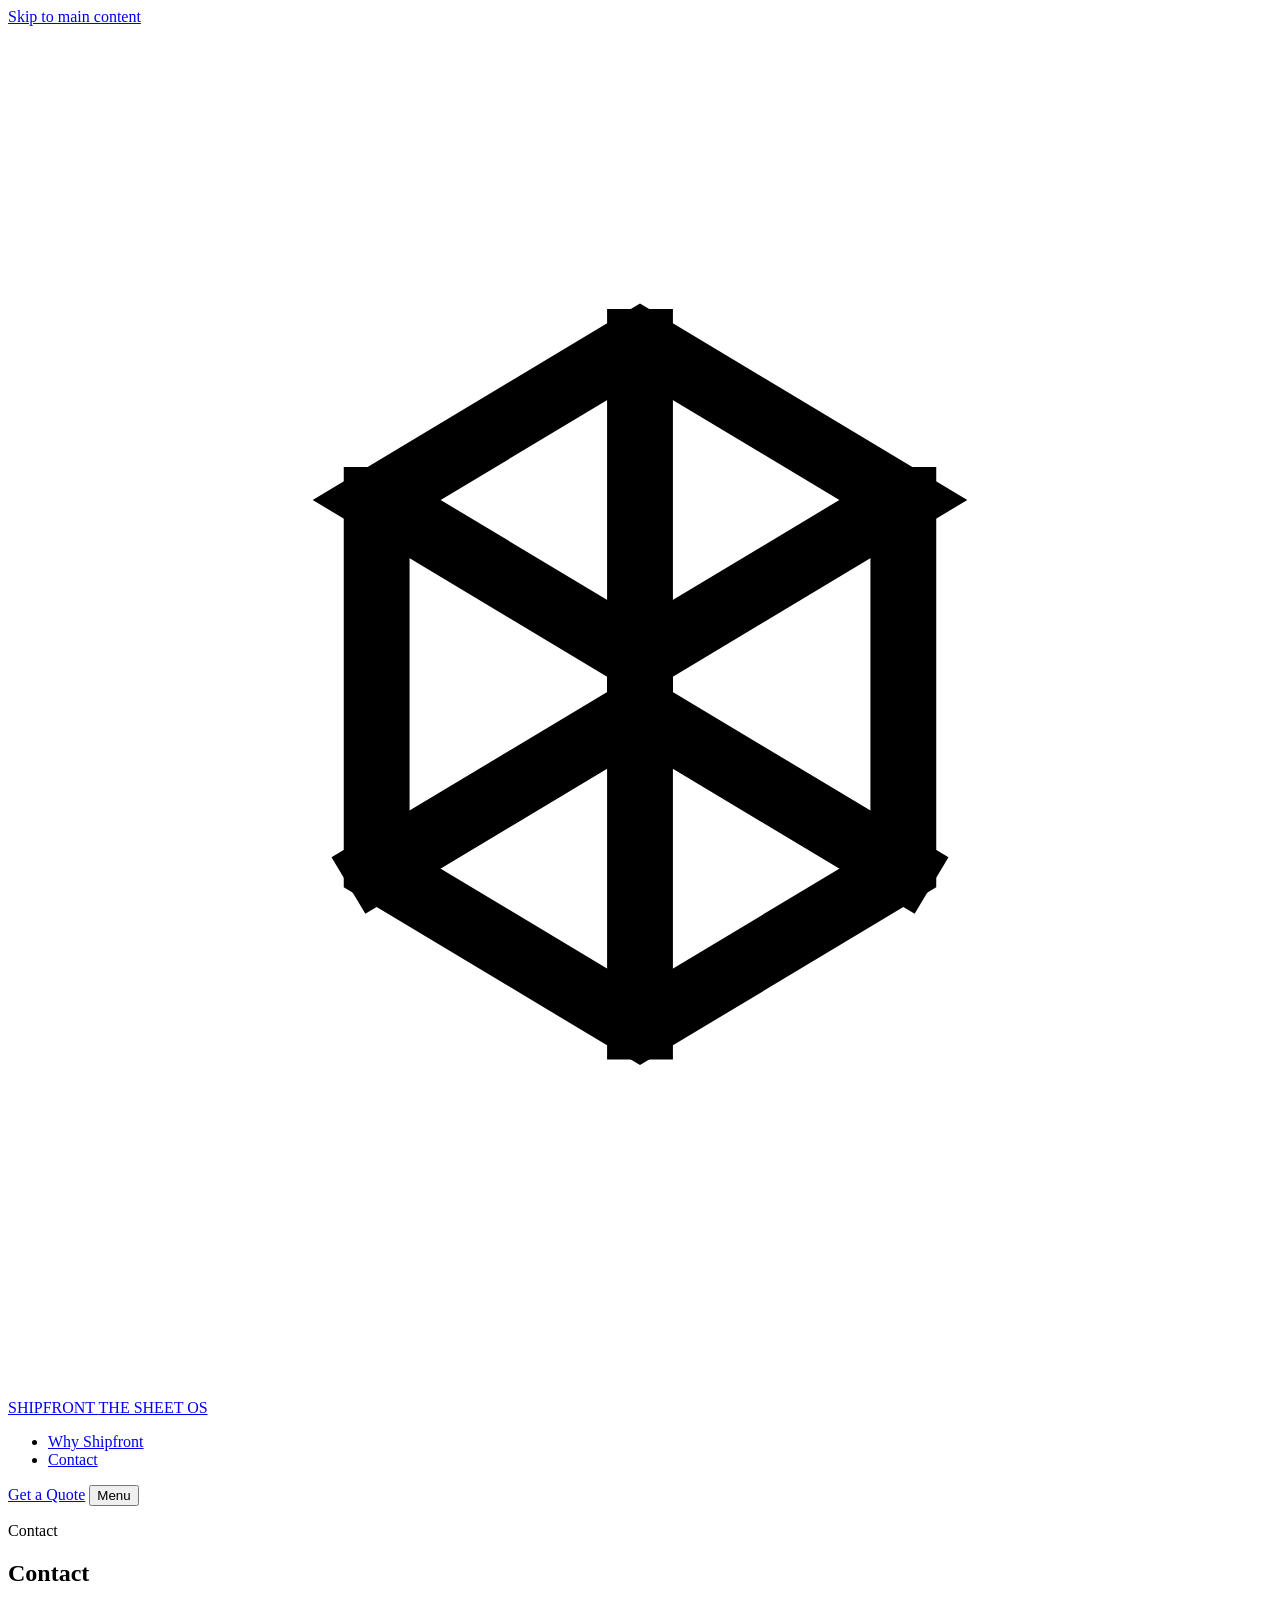
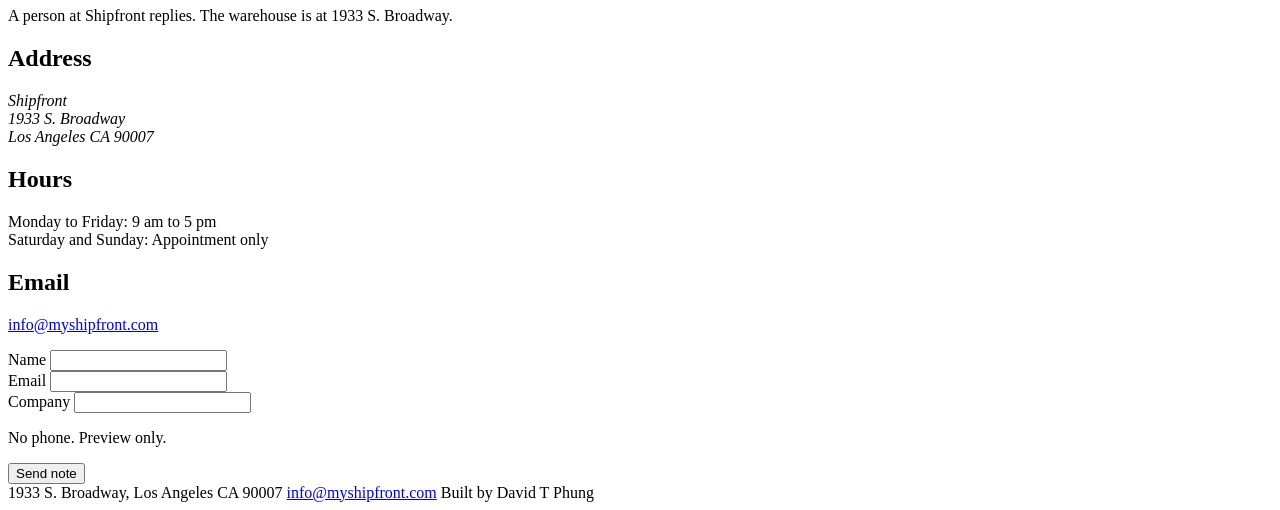
==== contact/index.html @ 67710162 "Add Get a Quote and Contact pages" ====
<!DOCTYPE html>
<html lang="en">
<head>
  <meta charset="utf-8">
  <meta name="viewport" content="width=device-width, initial-scale=1">
  <title>Contact | Shipfront</title>
  <meta name="description" content="Visit Shipfront at 1933 S. Broadway, Los Angeles CA 90007.">
  <link rel="icon" type="image/svg+xml" href="../assets/favicon.svg">
  <link rel="stylesheet" href="../styles.css">
  <noscript><style>[data-reveal],.clip > span{opacity:1;transform:none}</style></noscript>
</head>
<body>
  <a class="skip-link" href="#main">Skip to main content</a>
  <div class="grain" aria-hidden="true"></div>

  <header class="site-header" data-nav>
    <div class="nav-bar">
      <div class="nav-plate" aria-hidden="true"></div>

      <a class="brand" href="../" aria-label="Shipfront home">
        <svg class="mark" viewBox="0 0 24 26" aria-hidden="true">
          <g fill="none" stroke="#000000" stroke-width="1.25" stroke-linecap="square" stroke-linejoin="miter">
            <path d="M7 9 L12 6 L17 9 L12 12 Z"/>
            <path d="M7 9 L7 16 L12 19 L17 16 L17 9"/>
            <path d="M12 12 L12 19"/>
            <path d="M12 6 L12 13 L7 16"/>
            <path d="M12 13 L17 16"/>
          </g>
        </svg>
        <span class="wordmark">SHIPFRONT</span>
        <span class="wordmark wordmark--os">THE SHEET OS</span>
      </a>

      <nav aria-label="Primary">
        <ul class="nav-links">
          <li><a href="../#why">Why Shipfront</a></li>
          <li><a href="../contact/" aria-current="page">Contact</a></li>
        </ul>
      </nav>

      <div class="nav-end">
        <a class="cta" href="../quote/">Get a Quote</a>
        <button class="nav-toggle" type="button" data-menu-toggle aria-expanded="false" aria-controls="nav-menu">
          <span class="bars" aria-hidden="true"></span>
          <span>Menu</span>
        </button>
      </div>
    </div>
  </header>

  <main id="main">
    <div class="wrap">
      <section class="page">
        <p class="kicker" data-reveal>Contact</p>
        <h1 class="clip" data-clip style="--i:1"><span>Contact</span></h1>
        <p class="page-lead" data-reveal style="--i:2">A person at Shipfront replies. The warehouse is at 1933 S. Broadway.</p>

        <div class="contact-meta" data-reveal style="--i:3">
          <div>
            <h2>Address</h2>
            <address>
              Shipfront<br>
              1933 S. Broadway<br>
              Los Angeles CA 90007
            </address>
          </div>
          <div>
            <h2>Hours</h2>
            <p>Monday to Friday: 9 am to 5 pm<br>Saturday and Sunday: Appointment only</p>
          </div>
          <div>
            <h2>Email</h2>
            <p><a href="mailto:info@myshipfront.com">info@myshipfront.com</a></p>
          </div>
        </div>

        <form class="form" data-sheet-form novalidate>
          <div class="field">
            <label for="name">Name</label>
            <input id="name" name="name" type="text" autocomplete="name" required>
          </div>
          <div class="field">
            <label for="email">Email</label>
            <input id="email" name="email" type="email" autocomplete="email" required>
          </div>
          <div class="field">
            <label for="company">Company</label>
            <input id="company" name="company" type="text" autocomplete="organization" required>
          </div>
          <p class="form-note">No phone. Preview only.</p>
          <button class="cta" type="submit">Send note</button>
        </form>

        <div id="form-status" class="form-status" data-form-status role="status" aria-live="polite"></div>
      </section>
    </div>
  </main>

  <footer class="site-footer">
    <div class="wrap footer-row">
      <span>1933 S. Broadway, Los Angeles CA 90007</span>
      <a href="mailto:info@myshipfront.com">info@myshipfront.com</a>
      <span class="byline">Built by David T Phung</span>
    </div>
  </footer>

  <div class="sheet sheet--menu" id="nav-menu" data-sheet="menu" role="dialog" aria-modal="true" aria-label="Menu" hidden>
    <button class="sheet-scrim" type="button" tabindex="-1" aria-hidden="true" data-sheet-dismiss></button>
    <div class="sheet-panel" data-sheet-panel tabindex="-1">
      <div class="sheet-grab" data-sheet-grab aria-hidden="true"></div>
      <div class="sheet-head">
        <h2>Menu</h2>
        <button class="sheet-close" type="button" data-sheet-dismiss>Close</button>
      </div>
      <ul class="nav-links">
        <li><a href="../#why">Why Shipfront</a></li>
        <li><a href="../contact/" aria-current="page">Contact</a></li>
        <li><a class="cta" href="../quote/">Get a Quote</a></li>
      </ul>
    </div>
  </div>

  <script src="../script.js"></script>
</body>
</html>
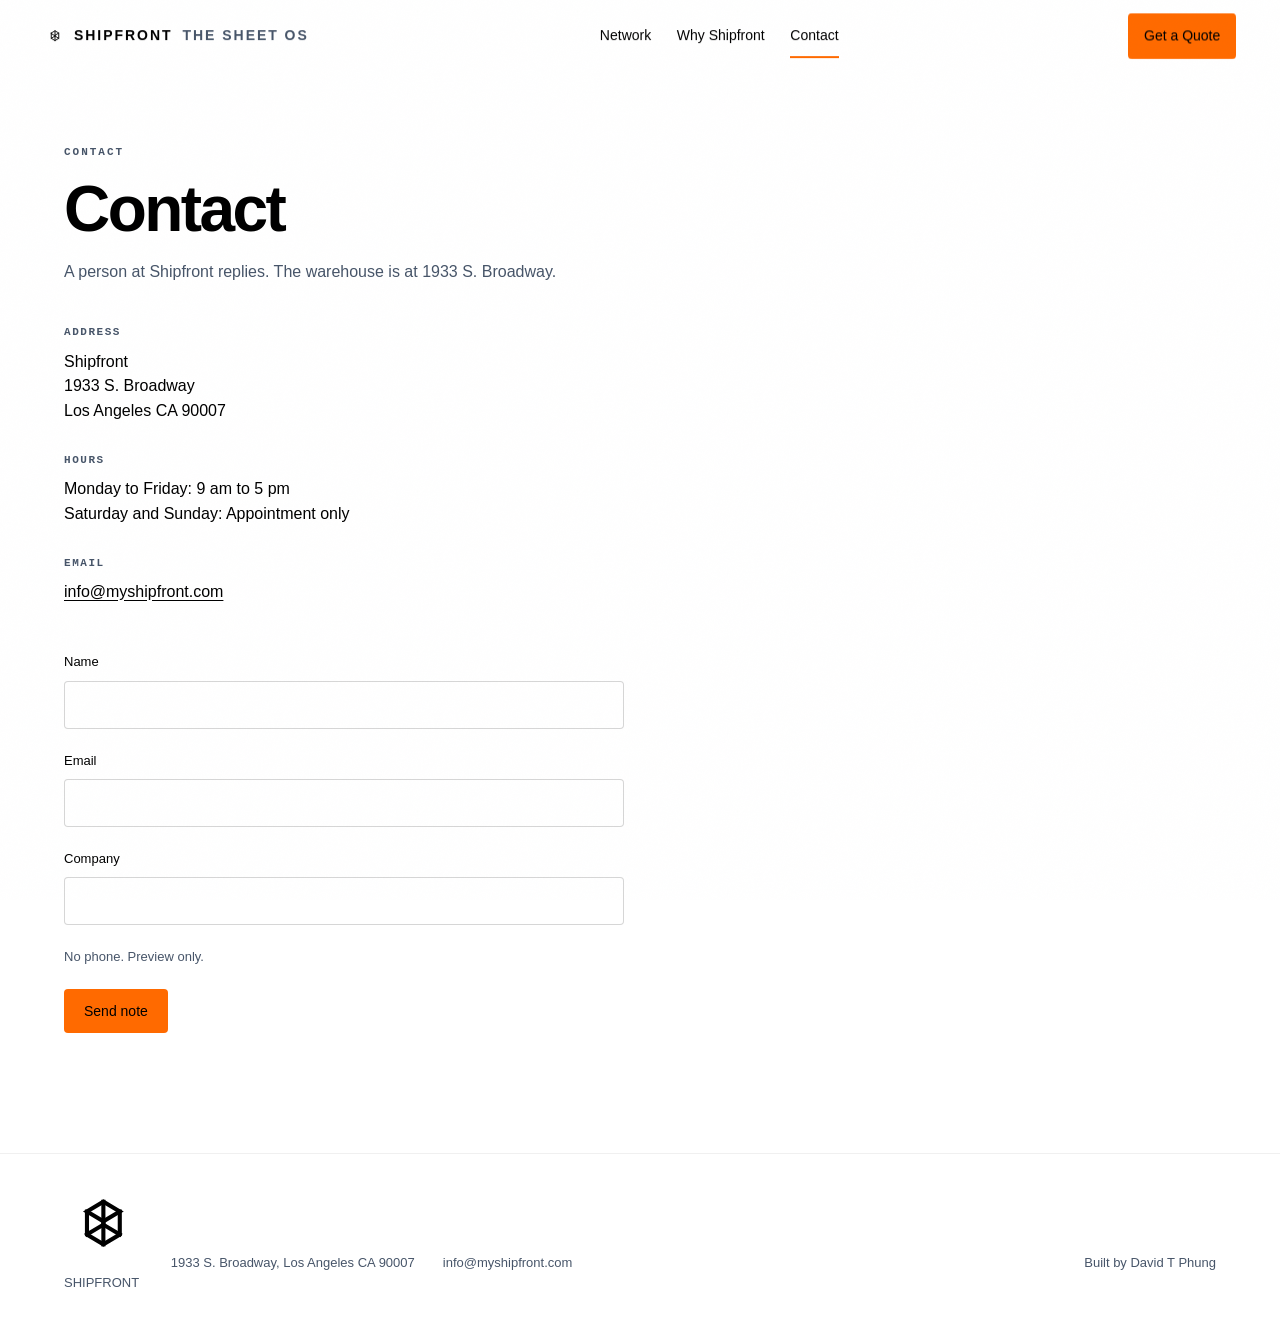
==== commit 387507ee: "Sync quote and contact pages to the SHEET OS layout" ====
--- a/contact/index.html
+++ b/contact/index.html
@@ -33,6 +33,7 @@
 
       <nav aria-label="Primary">
         <ul class="nav-links">
+          <li><a href="../#network">Network</a></li>
           <li><a href="../#why">Why Shipfront</a></li>
           <li><a href="../contact/" aria-current="page">Contact</a></li>
         </ul>
@@ -50,7 +51,8 @@
 
   <main id="main">
     <div class="wrap">
-      <section class="page">
+      <section class="page page-split">
+        <div>
         <p class="kicker" data-reveal>Contact</p>
         <h1 class="clip" data-clip style="--i:1"><span>Contact</span></h1>
         <p class="page-lead" data-reveal style="--i:2">A person at Shipfront replies. The warehouse is at 1933 S. Broadway.</p>
@@ -74,6 +76,8 @@
           </div>
         </div>
 
+        </div>
+        <div class="page-plate" data-reveal style="--i:4">
         <form class="form" data-sheet-form novalidate>
           <div class="field">
             <label for="name">Name</label>
@@ -92,12 +96,25 @@
         </form>
 
         <div id="form-status" class="form-status" data-form-status role="status" aria-live="polite"></div>
+        </div>
       </section>
     </div>
   </main>
 
   <footer class="site-footer">
     <div class="wrap footer-row">
+      <a class="footer-brand" href="../" aria-label="Shipfront home">
+        <svg class="mark" viewBox="0 0 24 26" aria-hidden="true">
+          <g fill="none" stroke="#000000" stroke-width="1.25" stroke-linecap="square" stroke-linejoin="miter">
+            <path d="M7 9 L12 6 L17 9 L12 12 Z"/>
+            <path d="M7 9 L7 16 L12 19 L17 16 L17 9"/>
+            <path d="M12 12 L12 19"/>
+            <path d="M12 6 L12 13 L7 16"/>
+            <path d="M12 13 L17 16"/>
+          </g>
+        </svg>
+        <span>SHIPFRONT</span>
+      </a>
       <span>1933 S. Broadway, Los Angeles CA 90007</span>
       <a href="mailto:info@myshipfront.com">info@myshipfront.com</a>
       <span class="byline">Built by David T Phung</span>
@@ -113,6 +130,7 @@
         <button class="sheet-close" type="button" data-sheet-dismiss>Close</button>
       </div>
       <ul class="nav-links">
+        <li><a href="../#network">Network</a></li>
         <li><a href="../#why">Why Shipfront</a></li>
         <li><a href="../contact/" aria-current="page">Contact</a></li>
         <li><a class="cta" href="../quote/">Get a Quote</a></li>
--- a/styles.css
+++ b/styles.css
@@ -0,0 +1,1611 @@
+/* THE SHEET OS. White ground. Black type. One signal #FF6A00. */
+/* Crate-OS chrome language, repainted to SHEET. Space Grotesk display, Geist UI, JetBrains Mono numerals. */
+
+@font-face {
+  font-family: "Space Grotesk";
+  src: url("./fonts/space-grotesk-400.woff2") format("woff2");
+  font-weight: 400;
+  font-style: normal;
+  font-display: swap;
+}
+
+@font-face {
+  font-family: "Space Grotesk";
+  src: url("./fonts/space-grotesk-700.woff2") format("woff2");
+  font-weight: 700;
+  font-style: normal;
+  font-display: swap;
+}
+
+@font-face {
+  font-family: "Geist";
+  src: url("./fonts/geist-400.woff2") format("woff2");
+  font-weight: 400;
+  font-style: normal;
+  font-display: swap;
+}
+
+@font-face {
+  font-family: "Geist";
+  src: url("./fonts/geist-500.woff2") format("woff2");
+  font-weight: 500;
+  font-style: normal;
+  font-display: swap;
+}
+
+@font-face {
+  font-family: "JetBrains Mono";
+  src: url("./fonts/jetbrains-mono-400.woff2") format("woff2");
+  font-weight: 400;
+  font-style: normal;
+  font-display: swap;
+}
+
+@font-face {
+  font-family: "JetBrains Mono";
+  src: url("./fonts/jetbrains-mono-700.woff2") format("woff2");
+  font-weight: 700;
+  font-style: normal;
+  font-display: swap;
+}
+
+:root {
+  --ground: #FFFFFF;
+  --type: #000000;
+  --slate: #475569;
+  --signal: #FF6A00;
+  --hair: rgba(0, 0, 0, 0.06);
+  --edge: rgba(0, 0, 0, 0.16);
+  --surface: #F6F6F5;
+
+  /* One deep-night pause. Neutral black, SHEET orange. No navy, no cyan. */
+  --night: #0A0A0B;
+  --night-2: #141416;
+  --night-line: rgba(255, 255, 255, 0.12);
+  --night-text: #FFFFFF;
+  --night-mute: #A1A1AA;
+
+  --display: "Space Grotesk", sans-serif;
+  --ui: "Geist", sans-serif;
+  --mono: "JetBrains Mono", ui-monospace, monospace;
+
+  --radius: 4px;
+  --panel: 8px;
+  --measure: 1180px;
+  --wide: 1320px;
+  --floor: 860px;
+  --gutter: clamp(20px, 5vw, 64px);
+  --settle: cubic-bezier(0.2, 0.7, 0.25, 1);
+  --clip: cubic-bezier(0.16, 1, 0.3, 1);
+  --hover: 220ms;
+}
+
+*,
+*::before,
+*::after {
+  box-sizing: border-box;
+}
+
+html {
+  scroll-behavior: smooth;
+  -webkit-text-size-adjust: 100%;
+}
+
+body {
+  margin: 0;
+  background: var(--ground);
+  color: var(--type);
+  font-family: var(--ui);
+  font-size: 16px;
+  font-weight: 400;
+  line-height: 1.55;
+  overflow-x: hidden;
+}
+
+body.is-sheet-open {
+  overflow: hidden;
+}
+
+img {
+  max-width: 100%;
+  display: block;
+}
+
+a {
+  color: inherit;
+}
+
+.skip-link {
+  position: fixed;
+  left: 12px;
+  top: -64px;
+  z-index: 130;
+  background: var(--signal);
+  color: var(--type);
+  padding: 10px 14px;
+  border-radius: var(--radius);
+  text-decoration: none;
+  font-family: var(--ui);
+  font-weight: 500;
+}
+
+.skip-link:focus {
+  top: 12px;
+}
+
+:focus-visible {
+  outline: 2px solid var(--type);
+  outline-offset: 3px;
+}
+
+.wrap {
+  width: min(var(--measure), calc(100% - var(--gutter) * 2));
+  margin: 0 auto;
+}
+
+.wrap--wide {
+  width: min(var(--wide), calc(100% - var(--gutter) * 2));
+}
+
+.sr-only {
+  position: absolute;
+  width: 1px;
+  height: 1px;
+  padding: 0;
+  margin: -1px;
+  overflow: hidden;
+  clip: rect(0 0 0 0);
+  white-space: nowrap;
+  border: 0;
+}
+
+.kicker {
+  margin: 0 0 18px;
+  font-family: var(--mono);
+  font-size: 11px;
+  font-weight: 700;
+  letter-spacing: 0.18em;
+  text-transform: uppercase;
+  color: var(--slate);
+}
+
+/* Paper grain. Fixed, near invisible, keeps the white from going flat. */
+
+.grain {
+  position: fixed;
+  inset: 0;
+  z-index: 90;
+  pointer-events: none;
+  opacity: 0.02;
+  mix-blend-mode: multiply;
+  background-image: url("data:image/svg+xml;utf8,<svg xmlns='http://www.w3.org/2000/svg' width='160' height='160'><filter id='g'><feTurbulence type='fractalNoise' baseFrequency='0.8' numOctaves='4' stitchTiles='stitch'/></filter><rect width='160' height='160' filter='url(%23g)'/></svg>");
+}
+
+/* Floating nav. Rides free at the top, compacts onto a white plate after scroll. */
+
+.site-header {
+  position: fixed;
+  inset: 12px 0 auto;
+  z-index: 80;
+  display: flex;
+  justify-content: center;
+  padding: 0 clamp(12px, 3vw, 24px);
+  pointer-events: none;
+  will-change: transform;
+}
+
+.nav-bar {
+  position: relative;
+  pointer-events: auto;
+  display: flex;
+  align-items: center;
+  justify-content: space-between;
+  gap: 20px;
+  width: min(var(--wide), 100%);
+  height: 64px;
+  padding: 0 clamp(12px, 2vw, 20px);
+  transition: height var(--hover) var(--settle);
+}
+
+.nav-plate {
+  position: absolute;
+  inset: 0;
+  z-index: -1;
+  border-radius: var(--panel);
+  background: var(--ground);
+  box-shadow: inset 0 0 0 1px rgba(0, 0, 0, 0.1), 0 12px 32px rgba(0, 0, 0, 0.1);
+  opacity: 0;
+  transform: scaleY(0.92);
+  transform-origin: top center;
+  transition: opacity 280ms var(--clip), transform 280ms var(--clip);
+  pointer-events: none;
+}
+
+.site-header.is-compact .nav-plate {
+  opacity: 1;
+  transform: none;
+}
+
+.site-header.is-compact .nav-bar {
+  height: 56px;
+}
+
+.brand {
+  display: inline-flex;
+  align-items: center;
+  gap: 10px;
+  text-decoration: none;
+  min-height: 44px;
+  padding: 0 2px;
+}
+
+.brand .mark {
+  display: block;
+  width: 18px;
+  height: 20px;
+  flex: 0 0 18px;
+}
+
+.wordmark {
+  font-family: var(--display);
+  font-size: 14px;
+  font-weight: 700;
+  letter-spacing: 0.14em;
+  text-transform: uppercase;
+  white-space: nowrap;
+}
+
+.wordmark--os {
+  color: var(--slate);
+}
+
+.nav-toggle {
+  display: none;
+  align-items: center;
+  gap: 8px;
+  min-height: 44px;
+  padding: 0 4px;
+  border: 0;
+  background: transparent;
+  color: var(--type);
+  font-family: var(--mono);
+  font-size: 11px;
+  font-weight: 700;
+  letter-spacing: 0.18em;
+  text-transform: uppercase;
+  cursor: pointer;
+}
+
+.nav-toggle .bars {
+  display: block;
+  width: 18px;
+  height: 9px;
+  position: relative;
+}
+
+.nav-toggle .bars::before,
+.nav-toggle .bars::after {
+  content: "";
+  position: absolute;
+  left: 0;
+  right: 0;
+  height: 1px;
+  background: var(--type);
+}
+
+.nav-toggle .bars::before {
+  top: 0;
+}
+
+.nav-toggle .bars::after {
+  bottom: 0;
+}
+
+.nav-links {
+  display: flex;
+  align-items: center;
+  gap: clamp(14px, 2vw, 26px);
+  list-style: none;
+  margin: 0;
+  padding: 0;
+}
+
+.nav-links a {
+  font-family: var(--ui);
+  font-size: 14px;
+  font-weight: 400;
+  text-decoration: none;
+  min-height: 44px;
+  display: inline-flex;
+  align-items: center;
+  color: var(--type);
+  transition: color var(--hover) var(--settle);
+}
+
+.nav-links a:hover {
+  color: var(--slate);
+}
+
+.nav-links a[aria-current="page"]:not(.cta) {
+  box-shadow: inset 0 -2px 0 var(--signal);
+}
+
+.nav-end {
+  display: flex;
+  align-items: center;
+  gap: 10px;
+}
+
+/* CTA. Black label on the orange fill. Never white on orange. */
+
+.cta {
+  display: inline-flex;
+  align-items: center;
+  justify-content: center;
+  gap: 10px;
+  min-height: 44px;
+  padding: 12px 20px;
+  background: var(--signal);
+  color: var(--type);
+  font-family: var(--ui);
+  font-size: 14px;
+  font-weight: 500;
+  text-decoration: none;
+  border: 0;
+  border-radius: var(--radius);
+  cursor: pointer;
+  will-change: transform;
+  -webkit-tap-highlight-color: transparent;
+  touch-action: manipulation;
+}
+
+.nav-links .cta,
+.nav-end .cta {
+  padding: 12px 16px;
+}
+
+.cta--lg {
+  min-height: 52px;
+  padding: 14px 26px;
+  font-size: 15px;
+}
+
+.cta--ghost {
+  background: transparent;
+  color: var(--type);
+  box-shadow: inset 0 0 0 1px var(--edge);
+  transition: box-shadow var(--hover) var(--settle);
+}
+
+.cta--ghost .arrow {
+  transition: transform var(--hover) var(--settle);
+}
+
+.cta--ghost:hover,
+.cta--ghost:focus-visible,
+.tile:hover .cta--ghost,
+.tile:focus-within .cta--ghost {
+  box-shadow: inset 0 0 0 1px var(--signal);
+}
+
+.cta--ghost:hover .arrow,
+.tile:hover .cta--ghost .arrow {
+  transform: translateX(3px);
+}
+
+.arrow {
+  display: block;
+  width: 9px;
+  height: 9px;
+}
+
+/* Reveal. Rest is image. No overshoot. */
+
+[data-reveal] {
+  opacity: 0;
+  transform: translateY(18px);
+  transition: opacity 620ms var(--settle), transform 620ms var(--settle);
+  transition-delay: calc(var(--i, 0) * 80ms);
+}
+
+[data-reveal].is-in {
+  opacity: 1;
+  transform: none;
+}
+
+.clip {
+  display: block;
+  overflow: hidden;
+  padding-bottom: 0.06em;
+}
+
+.clip > span {
+  display: block;
+  transform: translateY(112%);
+  transition: transform 780ms var(--clip);
+  transition-delay: calc(var(--i, 0) * 70ms);
+}
+
+.is-in .clip > span,
+.clip.is-in > span {
+  transform: none;
+}
+
+/* Hero. Copy left, order flow panel right, hairline grid ground. */
+
+.hero {
+  position: relative;
+  overflow: hidden;
+  background-image:
+    linear-gradient(var(--hair) 1px, transparent 1px),
+    linear-gradient(90deg, var(--hair) 1px, transparent 1px);
+  background-size: 56px 56px;
+}
+
+.hero-grid {
+  display: grid;
+  align-items: center;
+  gap: clamp(40px, 6vw, 64px);
+  padding: clamp(112px, 16vh, 168px) 0 clamp(64px, 10vh, 104px);
+}
+
+.hero h1 {
+  margin: 0 0 30px;
+  padding-bottom: 0.08em;
+  font-family: var(--display);
+  font-size: clamp(48px, 8.4vw, 96px);
+  font-weight: 700;
+  letter-spacing: -0.048em;
+  line-height: 0.95;
+  max-width: 13ch;
+}
+
+.hero-lead {
+  margin: 0 0 36px;
+  max-width: 34em;
+  font-size: clamp(17px, 1.5vw, 20px);
+  color: var(--slate);
+}
+
+.hero-actions {
+  display: flex;
+  flex-wrap: wrap;
+  align-items: center;
+  gap: 12px 28px;
+}
+
+.text-link {
+  display: inline-flex;
+  align-items: center;
+  min-height: 44px;
+  font-size: 14px;
+  text-decoration: none;
+  color: var(--type);
+  box-shadow: inset 0 -1px 0 var(--edge);
+  transition: box-shadow var(--hover) var(--settle);
+}
+
+.text-link:hover {
+  box-shadow: inset 0 -1px 0 var(--signal);
+}
+
+/* Order flow panel */
+
+.flow {
+  position: relative;
+  margin: 0;
+  overflow: hidden;
+  border-radius: var(--panel);
+  background: var(--ground);
+  box-shadow: inset 0 0 0 1px var(--edge), 0 24px 64px rgba(0, 0, 0, 0.08);
+}
+
+.flow-head {
+  display: flex;
+  align-items: center;
+  justify-content: space-between;
+  gap: 12px;
+  padding: 12px 16px;
+  border-bottom: 1px solid var(--hair);
+}
+
+.flow-head p {
+  margin: 0;
+  font-family: var(--mono);
+  font-size: 11px;
+  font-weight: 700;
+  letter-spacing: 0.16em;
+  text-transform: uppercase;
+  color: var(--slate);
+}
+
+.flow-head .flow-tag {
+  display: inline-flex;
+  align-items: center;
+  gap: 7px;
+  letter-spacing: 0.14em;
+  color: var(--type);
+}
+
+.flow-tag::before {
+  content: "";
+  width: 7px;
+  height: 7px;
+  background: var(--signal);
+}
+
+.flow-stage {
+  position: relative;
+  aspect-ratio: 5 / 4;
+  min-height: 280px;
+}
+
+.flow-stage svg {
+  display: block;
+  width: 100%;
+  height: 100%;
+}
+
+.flow-scan {
+  position: absolute;
+  top: 8%;
+  bottom: 8%;
+  width: 68px;
+  pointer-events: none;
+  background: linear-gradient(90deg, transparent, rgba(255, 106, 0, 0.16), transparent);
+  animation: scan 8s var(--settle) infinite;
+  will-change: transform, opacity;
+}
+
+@keyframes scan {
+  0%,
+  100% {
+    opacity: 0;
+    transform: translateX(-10%);
+  }
+  16% {
+    opacity: 1;
+  }
+  52% {
+    opacity: 0.45;
+  }
+  84% {
+    opacity: 0;
+    transform: translateX(760%);
+  }
+}
+
+.flow-dash {
+  stroke-dasharray: 8 10;
+  animation: dash 9s linear infinite;
+}
+
+@keyframes dash {
+  to {
+    stroke-dashoffset: -216;
+  }
+}
+
+.flow-pulse {
+  transform-box: fill-box;
+  transform-origin: center;
+  animation: pulse 3.4s var(--settle) infinite;
+}
+
+@keyframes pulse {
+  0%,
+  100% {
+    opacity: 0.6;
+    transform: scale(1);
+  }
+  50% {
+    opacity: 1;
+    transform: scale(1.14);
+  }
+}
+
+.flow-note {
+  margin: 14px 0 0;
+  font-family: var(--mono);
+  font-size: 11px;
+  letter-spacing: 0.12em;
+  text-transform: uppercase;
+  color: var(--slate);
+}
+
+/* On the floor band */
+
+.band {
+  border-top: 1px solid var(--hair);
+  border-bottom: 1px solid var(--hair);
+  background: var(--surface);
+}
+
+.band-inner {
+  display: flex;
+  flex-wrap: wrap;
+  align-items: center;
+  gap: 12px clamp(20px, 3vw, 32px);
+  padding: 18px 0;
+}
+
+.band .kicker {
+  margin: 0;
+}
+
+.chips {
+  display: flex;
+  flex-wrap: wrap;
+  gap: 8px;
+  list-style: none;
+  margin: 0;
+  padding: 0;
+}
+
+.chips li {
+  border: 1px solid var(--signal);
+  border-radius: 0;
+  padding: 6px 11px;
+  background: var(--ground);
+  font-family: var(--mono);
+  font-size: 11px;
+  font-weight: 700;
+  letter-spacing: 0.14em;
+  text-transform: uppercase;
+  color: var(--type);
+}
+
+/* Network. The one deep-night pause. SHEET orange on neutral black. */
+
+.network {
+  position: relative;
+  background: var(--night);
+  color: var(--night-text);
+  scroll-margin-top: 88px;
+}
+
+.network-track {
+  position: relative;
+}
+
+.network-stick {
+  background-image:
+    linear-gradient(rgba(255, 255, 255, 0.05) 1px, transparent 1px),
+    linear-gradient(90deg, rgba(255, 255, 255, 0.05) 1px, transparent 1px);
+  background-size: 64px 64px;
+}
+
+.network-grid {
+  display: grid;
+  gap: clamp(32px, 5vw, 48px);
+  padding: clamp(64px, 10vh, 96px) 0;
+}
+
+.network-head .kicker {
+  color: var(--night-mute);
+}
+
+.network h2 {
+  margin: 0 0 16px;
+  max-width: 13ch;
+  font-family: var(--display);
+  font-size: clamp(32px, 5vw, 52px);
+  font-weight: 700;
+  letter-spacing: -0.04em;
+  line-height: 1.04;
+}
+
+.network-sub {
+  margin: 0 0 24px;
+  font-family: var(--mono);
+  font-size: 11px;
+  font-weight: 700;
+  letter-spacing: 0.14em;
+  text-transform: uppercase;
+  color: var(--night-mute);
+}
+
+.network-readout {
+  border: 1px solid var(--night-line);
+  border-left: 2px solid var(--signal);
+  border-radius: var(--panel);
+  background: var(--night-2);
+  padding: 20px;
+}
+
+.network-readout .rk {
+  display: block;
+  margin: 0 0 8px;
+  font-family: var(--mono);
+  font-size: 11px;
+  font-weight: 700;
+  letter-spacing: 0.16em;
+  text-transform: uppercase;
+  color: var(--night-text);
+}
+
+.network-readout .rb {
+  margin: 0;
+  font-size: 15px;
+  line-height: 1.6;
+  color: var(--night-mute);
+}
+
+.network-stage {
+  border: 1px solid var(--night-line);
+  border-radius: var(--panel);
+  background: var(--night-2);
+}
+
+.net-svg {
+  display: none;
+  width: 100%;
+  min-height: 380px;
+}
+
+.net-node circle {
+  transition: r var(--hover) var(--settle), fill var(--hover) var(--settle),
+    stroke-width var(--hover) var(--settle);
+}
+
+.net-node text {
+  transition: fill var(--hover) var(--settle);
+}
+
+.net-node.is-on circle {
+  fill: var(--signal);
+  stroke-width: 2;
+}
+
+.net-node.is-on text {
+  fill: var(--night-text);
+}
+
+.net-link {
+  transition: opacity var(--hover) var(--settle);
+}
+
+.net-svg.has-active .net-link {
+  opacity: 0.18;
+}
+
+.net-svg.has-active .net-link.is-on {
+  opacity: 0.95;
+}
+
+.net-list {
+  display: grid;
+  gap: 10px;
+  list-style: none;
+  margin: 0;
+  padding: 16px;
+}
+
+.net-item {
+  display: flex;
+  align-items: flex-start;
+  gap: 12px;
+  width: 100%;
+  min-height: 44px;
+  padding: 12px 14px;
+  border: 1px solid var(--night-line);
+  border-radius: var(--panel);
+  background: transparent;
+  color: inherit;
+  font: inherit;
+  text-align: left;
+  cursor: pointer;
+  -webkit-tap-highlight-color: transparent;
+}
+
+.net-item .dot {
+  flex: 0 0 9px;
+  width: 9px;
+  height: 9px;
+  margin-top: 7px;
+  border: 1px solid var(--signal);
+  background: transparent;
+}
+
+.net-item[aria-pressed="true"] {
+  border-color: var(--signal);
+  background: rgba(255, 106, 0, 0.08);
+}
+
+.net-item[aria-pressed="true"] .dot {
+  background: var(--signal);
+}
+
+.net-item .nk {
+  display: block;
+  font-family: var(--mono);
+  font-size: 11px;
+  font-weight: 700;
+  letter-spacing: 0.14em;
+  text-transform: uppercase;
+  color: var(--night-text);
+}
+
+.net-item .nb {
+  display: block;
+  margin-top: 6px;
+  font-size: 14px;
+  line-height: 1.55;
+  color: var(--night-mute);
+}
+
+.net-keys {
+  display: none;
+  flex-wrap: wrap;
+  gap: 8px;
+  padding: 16px;
+  border-top: 1px solid var(--night-line);
+}
+
+.net-key {
+  min-height: 44px;
+  padding: 0 14px;
+  border: 1px solid var(--night-line);
+  border-radius: var(--radius);
+  background: transparent;
+  color: var(--night-mute);
+  font-family: var(--mono);
+  font-size: 11px;
+  font-weight: 700;
+  letter-spacing: 0.12em;
+  cursor: pointer;
+  -webkit-tap-highlight-color: transparent;
+  transition: color var(--hover) var(--settle), border-color var(--hover) var(--settle);
+}
+
+.net-key:hover {
+  color: var(--night-text);
+}
+
+.net-key[aria-pressed="true"] {
+  border-color: var(--signal);
+  background: rgba(255, 106, 0, 0.1);
+  color: var(--night-text);
+}
+
+.network :focus-visible {
+  outline: 2px solid var(--signal);
+  outline-offset: 3px;
+}
+
+/* Floor: How it works. */
+
+.floor {
+  padding: clamp(64px, 10vh, 96px) 0;
+  text-align: center;
+}
+
+.floor-inner {
+  width: var(--floor);
+  max-width: calc(100% - var(--gutter) * 2);
+  margin: 0 auto;
+  border-top: 1px solid var(--hair);
+  padding-top: 40px;
+}
+
+.floor h2 {
+  margin: 0 auto 32px;
+  font-family: var(--display);
+  font-size: 32px;
+  font-weight: 700;
+  letter-spacing: -0.02em;
+  line-height: 1.1;
+}
+
+.steps {
+  display: flex;
+  flex-wrap: nowrap;
+  gap: 0;
+  list-style: none;
+  margin: 0;
+  padding: 0;
+  width: 100%;
+  text-align: left;
+}
+
+.step {
+  width: 287px;
+  flex: 0 0 287px;
+  margin: 0;
+  padding: 0;
+}
+
+.step-num {
+  display: inline-flex;
+  align-items: center;
+  justify-content: center;
+  width: 28px;
+  height: 28px;
+  margin: 0 0 12px;
+  border: 1px solid var(--signal);
+  background: transparent;
+  font-family: var(--mono);
+  font-size: 14px;
+  font-weight: 700;
+  line-height: 1;
+  color: var(--type);
+}
+
+.step h3 {
+  margin: 0 0 12px;
+  padding-right: 28px;
+  font-family: var(--display);
+  font-size: 14px;
+  font-weight: 700;
+  text-transform: uppercase;
+}
+
+.step p {
+  margin: 0;
+  padding-right: 28px;
+  font-size: 14px;
+  line-height: 1.4;
+  color: var(--slate);
+}
+
+/* Why Shipfront */
+
+.why {
+  padding: clamp(48px, 8vh, 96px) 0 clamp(80px, 12vh, 128px);
+  scroll-margin-top: 88px;
+}
+
+.why-head {
+  display: grid;
+  grid-template-columns: minmax(0, 1fr) minmax(0, 26em);
+  align-items: end;
+  gap: 24px clamp(24px, 5vw, 72px);
+  padding: 0 0 clamp(32px, 5vh, 56px);
+}
+
+.why-head h2 {
+  margin: 0;
+  font-family: var(--display);
+  font-size: clamp(34px, 5.4vw, 60px);
+  font-weight: 700;
+  letter-spacing: -0.035em;
+  line-height: 0.98;
+}
+
+.why-head p {
+  margin: 0;
+  color: var(--slate);
+  max-width: 34em;
+}
+
+.signal-rule {
+  display: block;
+  width: 48px;
+  height: 2px;
+  margin: 0 0 20px;
+  border: 0;
+  background: var(--signal);
+}
+
+.tiles {
+  display: grid;
+  grid-template-columns: repeat(3, minmax(0, 1fr));
+  gap: clamp(20px, 2.6vw, 32px);
+  list-style: none;
+  margin: 0;
+  padding: 0;
+}
+
+.tile {
+  display: flex;
+  flex-direction: column;
+  margin: 0;
+  min-width: 0;
+}
+
+.tile-still {
+  position: relative;
+  overflow: hidden;
+  margin: 0 0 22px;
+  border-radius: var(--panel);
+  background: var(--ground);
+  isolation: isolate;
+}
+
+.tile-still img {
+  width: 100%;
+  height: 100%;
+  aspect-ratio: 4 / 5;
+  object-fit: cover;
+  transform: scale(1);
+  transition: transform 520ms var(--settle);
+  will-change: transform;
+}
+
+.tile:hover .tile-still img,
+.tile:focus-within .tile-still img {
+  transform: scale(1.03);
+}
+
+.tile-still::after {
+  content: "";
+  position: absolute;
+  inset: 0;
+  pointer-events: none;
+  opacity: 0.07;
+  background-image: url("data:image/svg+xml;utf8,<svg xmlns='http://www.w3.org/2000/svg' width='80' height='80'><filter id='n'><feTurbulence type='fractalNoise' baseFrequency='0.85' numOctaves='2' stitchTiles='stitch'/></filter><rect width='80' height='80' filter='url(%23n)'/></svg>");
+  mix-blend-mode: multiply;
+}
+
+.chip {
+  display: inline-flex;
+  align-items: center;
+  align-self: flex-start;
+  min-height: 24px;
+  margin: 0 0 14px;
+  padding: 3px 9px;
+  border: 1px solid var(--signal);
+  background: transparent;
+  font-family: var(--mono);
+  font-size: 11px;
+  font-weight: 700;
+  letter-spacing: 0.14em;
+  text-transform: uppercase;
+  color: var(--type);
+  transition: background-color 80ms linear;
+}
+
+.tile:hover .chip,
+.tile:focus-within .chip,
+.tile.is-pressed .chip {
+  background: var(--signal);
+}
+
+.tile h3 {
+  margin: 0 0 12px;
+  font-family: var(--display);
+  font-size: clamp(24px, 2.3vw, 32px);
+  font-weight: 700;
+  letter-spacing: -0.03em;
+  line-height: 1.02;
+}
+
+.tile p {
+  margin: 0 0 26px;
+  color: var(--slate);
+  font-size: 16px;
+  max-width: 34em;
+}
+
+.tile .cta {
+  align-self: flex-start;
+  margin-top: auto;
+}
+
+.tile--wide {
+  grid-column: 1 / -1;
+  display: grid;
+  grid-template-columns: minmax(0, 1.45fr) minmax(0, 1fr);
+  align-items: center;
+  gap: clamp(24px, 4vw, 56px);
+  margin-top: clamp(8px, 1.6vw, 20px);
+}
+
+.tile--wide .tile-still {
+  margin: 0;
+}
+
+.tile--wide .tile-still img {
+  aspect-ratio: 16 / 10;
+}
+
+.tile--wide .tile-copy {
+  display: flex;
+  flex-direction: column;
+}
+
+.tile--wide h3 {
+  font-size: clamp(26px, 3vw, 40px);
+}
+
+.tile--wide .cta {
+  margin-top: 0;
+}
+
+/* Closing plate */
+
+.close-plate {
+  padding: 0 0 clamp(88px, 13vh, 140px);
+}
+
+.close-inner {
+  border-top: 1px solid var(--hair);
+  padding: clamp(48px, 8vh, 88px) 0 0;
+  display: grid;
+  grid-template-columns: minmax(0, 1fr) auto;
+  align-items: end;
+  gap: 28px clamp(24px, 5vw, 64px);
+}
+
+.close-inner h2 {
+  margin: 0;
+  font-family: var(--display);
+  font-size: clamp(30px, 4.4vw, 52px);
+  font-weight: 700;
+  letter-spacing: -0.035em;
+  line-height: 1;
+  max-width: 16ch;
+}
+
+/* Inner pages */
+
+.page {
+  padding: clamp(112px, 16vh, 152px) 0 120px;
+  max-width: 560px;
+}
+
+.page h1 {
+  margin: 0 0 16px;
+  font-family: var(--display);
+  font-size: clamp(40px, 8vw, 64px);
+  font-weight: 700;
+  letter-spacing: -0.04em;
+  line-height: 0.95;
+}
+
+.page-lead {
+  margin: 0 0 40px;
+  color: var(--slate);
+}
+
+.form {
+  display: flex;
+  flex-direction: column;
+  gap: 22px;
+}
+
+.field {
+  display: flex;
+  flex-direction: column;
+  gap: 8px;
+}
+
+.field label {
+  font-size: 13px;
+  font-weight: 500;
+  color: var(--type);
+}
+
+.field input {
+  width: 100%;
+  min-height: 48px;
+  padding: 12px 14px;
+  border: 1px solid var(--edge);
+  border-radius: var(--radius);
+  background: var(--ground);
+  color: var(--type);
+  font-family: var(--ui);
+  font-size: 16px;
+}
+
+.field input:focus {
+  border-color: var(--type);
+  outline: none;
+}
+
+.field input[aria-invalid="true"] {
+  border-color: var(--type);
+  box-shadow: inset 2px 0 0 var(--signal);
+}
+
+.form-note {
+  margin: 0;
+  font-size: 13px;
+  color: var(--slate);
+}
+
+.form .cta {
+  align-self: flex-start;
+}
+
+.form-status {
+  display: none;
+  margin: 24px 0 0;
+  padding: 16px;
+  border: 1px solid var(--signal);
+  border-radius: var(--radius);
+  color: var(--type);
+}
+
+.form-status.is-on {
+  display: block;
+}
+
+.contact-meta {
+  display: grid;
+  gap: 28px;
+  margin: 0 0 48px;
+}
+
+.contact-meta h2 {
+  margin: 0 0 8px;
+  font-family: var(--mono);
+  font-size: 11px;
+  font-weight: 700;
+  letter-spacing: 0.14em;
+  text-transform: uppercase;
+  color: var(--slate);
+}
+
+.contact-meta p,
+.contact-meta address {
+  margin: 0;
+  font-style: normal;
+  font-size: 16px;
+}
+
+.contact-meta a {
+  text-decoration: underline;
+  text-underline-offset: 3px;
+}
+
+/* Sheets. Quote and mobile menu ride one interruptible path. */
+
+.sheet {
+  position: fixed;
+  inset: 0;
+  z-index: 100;
+  display: none;
+}
+
+.sheet.is-live {
+  display: block;
+}
+
+.sheet-scrim {
+  position: absolute;
+  inset: 0;
+  background: rgba(0, 0, 0, 0.28);
+  opacity: 0;
+  border: 0;
+  padding: 0;
+  margin: 0;
+  width: 100%;
+  cursor: pointer;
+  -webkit-tap-highlight-color: transparent;
+}
+
+.sheet-panel {
+  position: absolute;
+  left: 50%;
+  bottom: 0;
+  width: min(560px, 100%);
+  max-height: min(92vh, 900px);
+  overflow-y: auto;
+  overscroll-behavior: contain;
+  background: var(--ground);
+  border-radius: var(--panel) var(--panel) 0 0;
+  box-shadow: 0 -1px 0 var(--edge), 0 -24px 64px rgba(0, 0, 0, 0.12);
+  transform: translate(-50%, 100%);
+  will-change: transform;
+  padding: 12px clamp(20px, 5vw, 40px) clamp(28px, 5vh, 44px);
+  touch-action: pan-y;
+}
+
+.sheet-grab {
+  display: flex;
+  align-items: center;
+  justify-content: center;
+  height: 24px;
+  margin: 0 0 12px;
+  cursor: grab;
+}
+
+.sheet-grab::after {
+  content: "";
+  width: 44px;
+  height: 3px;
+  border-radius: 2px;
+  background: var(--edge);
+}
+
+.sheet-head {
+  display: flex;
+  align-items: baseline;
+  justify-content: space-between;
+  gap: 16px;
+  margin: 0 0 8px;
+}
+
+.sheet-head h2 {
+  margin: 0;
+  font-family: var(--display);
+  font-size: 28px;
+  font-weight: 700;
+  letter-spacing: -0.03em;
+}
+
+.sheet-close {
+  border: 0;
+  background: transparent;
+  padding: 8px 0 8px 8px;
+  min-height: 44px;
+  color: var(--slate);
+  font-family: var(--mono);
+  font-size: 11px;
+  font-weight: 700;
+  letter-spacing: 0.18em;
+  text-transform: uppercase;
+  cursor: pointer;
+}
+
+.sheet-close:hover {
+  color: var(--type);
+}
+
+.sheet-lead {
+  margin: 0 0 24px;
+  color: var(--slate);
+  font-size: 15px;
+}
+
+.sheet-foot {
+  margin: 20px 0 0;
+  font-size: 13px;
+  color: var(--slate);
+}
+
+.sheet-foot a {
+  text-decoration: underline;
+  text-underline-offset: 3px;
+}
+
+.sheet-panel:focus {
+  outline: none;
+}
+
+.sheet--menu .nav-links {
+  flex-direction: column;
+  align-items: stretch;
+  gap: 0;
+}
+
+.sheet--menu .nav-links li + li {
+  border-top: 1px solid var(--hair);
+}
+
+.sheet--menu .nav-links a:not(.cta) {
+  min-height: 56px;
+  font-family: var(--display);
+  font-size: 20px;
+  font-weight: 700;
+  letter-spacing: -0.02em;
+}
+
+.sheet--menu .nav-links .cta {
+  margin-top: 16px;
+  width: 100%;
+}
+
+/* Footer */
+
+.site-footer {
+  border-top: 1px solid var(--hair);
+  padding: 28px 0 48px;
+  color: var(--slate);
+  font-size: 13px;
+}
+
+.footer-row {
+  display: flex;
+  flex-wrap: wrap;
+  gap: 12px 28px;
+  align-items: baseline;
+}
+
+.site-footer a {
+  text-decoration: none;
+}
+
+.site-footer a:hover {
+  color: var(--type);
+}
+
+.byline {
+  margin-left: auto;
+}
+
+/* Responsive */
+
+@media (min-width: 861px) {
+  .hero-grid {
+    grid-template-columns: minmax(0, 0.94fr) minmax(0, 1.06fr);
+  }
+
+  .network-track {
+    height: 160vh;
+  }
+
+  .network-stick {
+    position: sticky;
+    top: 0;
+    display: flex;
+    align-items: center;
+    min-height: 100vh;
+  }
+
+  .network-grid {
+    grid-template-columns: minmax(0, 0.9fr) minmax(0, 1.1fr);
+    align-items: center;
+  }
+
+  .net-svg {
+    display: block;
+  }
+
+  .net-list {
+    display: none;
+  }
+
+  .net-keys {
+    display: flex;
+  }
+}
+
+@media (max-width: 1000px) {
+  .tiles {
+    grid-template-columns: repeat(2, minmax(0, 1fr));
+  }
+
+  .why-head {
+    grid-template-columns: minmax(0, 1fr);
+    align-items: start;
+  }
+
+  .tile--wide {
+    grid-template-columns: minmax(0, 1fr);
+  }
+
+  .tile--wide .tile-still img {
+    aspect-ratio: 16 / 9;
+  }
+
+  .tile--wide .tile-copy {
+    margin-top: 22px;
+  }
+}
+
+@media (max-width: 880px) {
+  .steps {
+    flex-direction: column;
+  }
+
+  .step {
+    width: 100%;
+    flex-basis: auto;
+  }
+
+  .step + .step {
+    margin-top: 32px;
+  }
+
+  .close-inner {
+    grid-template-columns: minmax(0, 1fr);
+  }
+}
+
+@media (max-width: 860px) {
+  .network h2 {
+    max-width: none;
+  }
+}
+
+@media (max-width: 720px) {
+  .tiles {
+    grid-template-columns: minmax(0, 1fr);
+  }
+
+  .tile-still img {
+    aspect-ratio: 3 / 2;
+  }
+
+  .nav-toggle {
+    display: inline-flex;
+  }
+
+  .nav-bar nav,
+  .nav-end .cta {
+    display: none;
+  }
+
+  .byline {
+    margin-left: 0;
+  }
+
+  .flow-stage {
+    min-height: 240px;
+  }
+}
+
+@media (min-width: 721px) {
+  .sheet--menu {
+    display: none !important;
+  }
+}
+
+/* Reduced motion: static. Cross-fade only, no travel. */
+
+@media (prefers-reduced-motion: reduce) {
+  html {
+    scroll-behavior: auto;
+  }
+
+  [data-reveal] {
+    transform: none;
+    transition: opacity 240ms linear;
+    transition-delay: 0ms;
+  }
+
+  .clip > span {
+    transform: none;
+    opacity: 0;
+    transition: opacity 240ms linear;
+    transition-delay: calc(var(--i, 0) * 40ms);
+  }
+
+  .is-in .clip > span,
+  .clip.is-in > span {
+    opacity: 1;
+  }
+
+  .tile-still img,
+  .tile:hover .tile-still img,
+  .tile:focus-within .tile-still img {
+    transform: none;
+    transition: none;
+  }
+
+  .cta--ghost:hover .arrow,
+  .tile:hover .cta--ghost .arrow {
+    transform: none;
+  }
+
+  .flow-scan {
+    display: none;
+  }
+
+  .flow-dash {
+    animation: none;
+    stroke-dasharray: none;
+  }
+
+  .flow-pulse {
+    animation: none;
+    opacity: 1;
+    transform: none;
+  }
+
+  .flow-packet {
+    display: none;
+  }
+
+  .chip {
+    transition: background-color 80ms linear;
+  }
+
+  .site-header,
+  .nav-plate,
+  .sheet-panel {
+    transition: none;
+  }
+}
+
+@media (prefers-reduced-transparency: reduce) {
+  .sheet-scrim {
+    background: var(--ground);
+  }
+
+  .sheet-panel {
+    box-shadow: 0 -1px 0 var(--type);
+  }
+}
